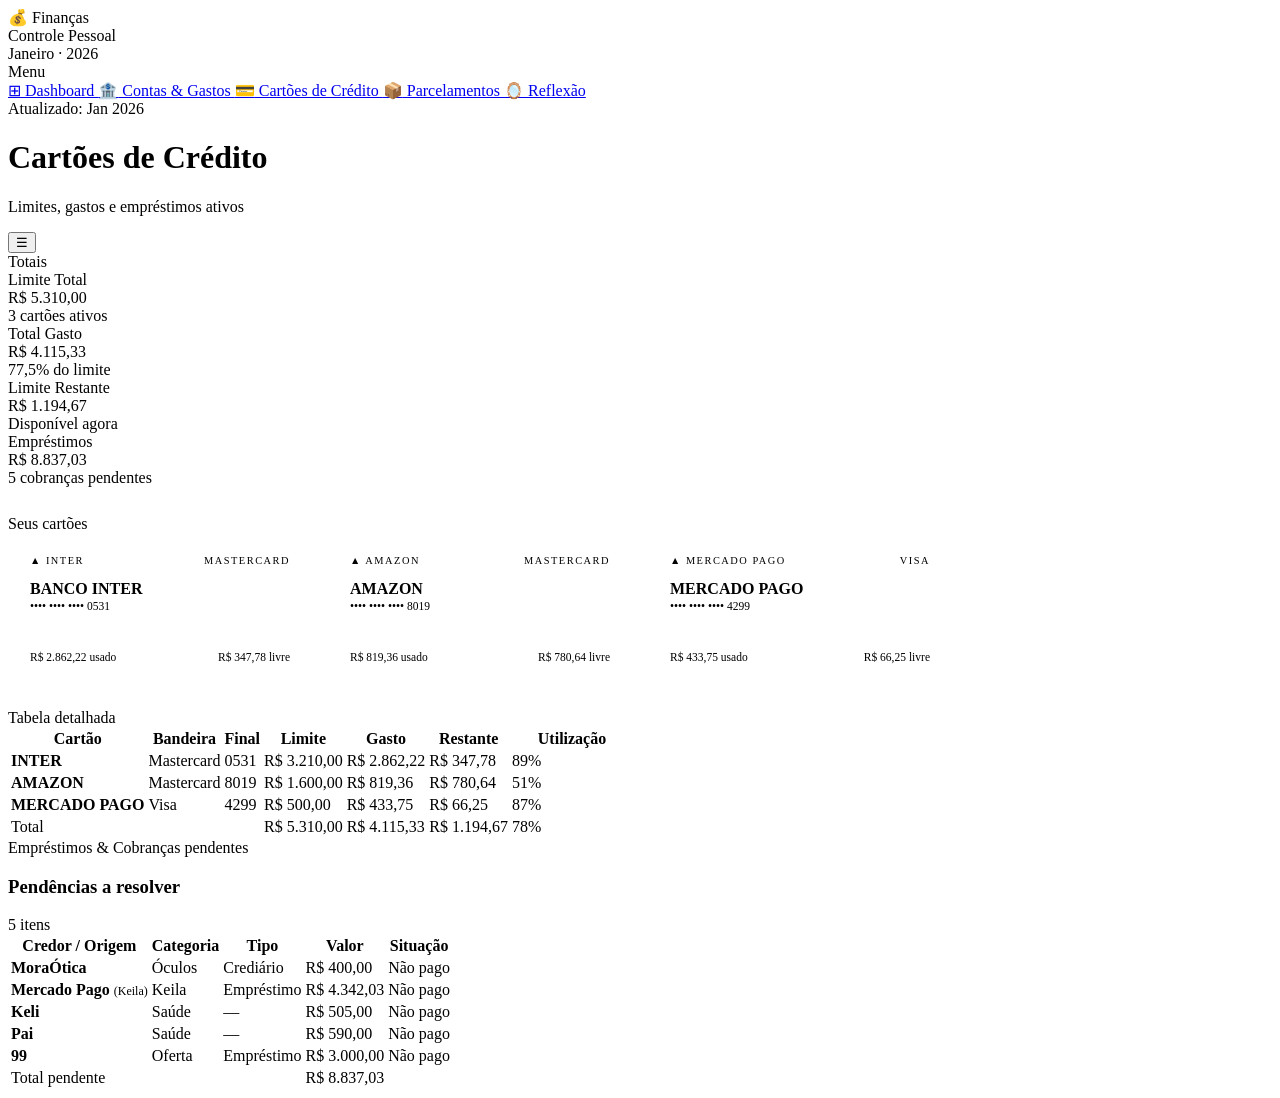
==== cartoes.html @ b80dbc23 "Add files via upload" ====
<!DOCTYPE html>
<html lang="pt-BR">
<head>
  <meta charset="UTF-8">
  <meta name="viewport" content="width=device-width, initial-scale=1.0">
  <title>Cartões de Crédito — Finanças</title>
  <link rel="stylesheet" href="css/style.css">
  <link rel="icon" href="data:image/svg+xml,<svg xmlns='http://www.w3.org/2000/svg' viewBox='0 0 100 100'><text y='.9em' font-size='90'>💰</text></svg>">
  <style>
    .card-grid-credit {
      display: grid;
      grid-template-columns: repeat(auto-fill, minmax(260px, 1fr));
      gap: 16px;
      margin-bottom: 28px;
    }
    .credit-card {
      background: var(--surface);
      border: 1px solid var(--border);
      border-radius: 14px;
      padding: 22px 22px 18px;
      transition: border-color .2s, transform .2s;
      position: relative;
      overflow: hidden;
    }
    .credit-card::before {
      content: '';
      position: absolute;
      top: -40px; right: -40px;
      width: 120px; height: 120px;
      border-radius: 50%;
      opacity: .06;
    }
    .credit-card.inter::before    { background: var(--orange); }
    .credit-card.amazon::before   { background: var(--blue); }
    .credit-card.mercpago::before { background: var(--green); }
    .credit-card:hover { border-color: var(--border-2); transform: translateY(-2px); }
    .credit-card .cc-flag {
      font-size: .65rem;
      font-family: var(--mono);
      text-transform: uppercase;
      letter-spacing: 1.5px;
      margin-bottom: 14px;
      display: flex;
      justify-content: space-between;
      align-items: center;
    }
    .credit-card .cc-name {
      font-size: 1rem;
      font-weight: 700;
      margin-bottom: 2px;
    }
    .credit-card .cc-num {
      font-size: .72rem;
      font-family: var(--mono);
      color: var(--text-dim);
      margin-bottom: 18px;
    }
    .credit-card .cc-bar { margin-bottom: 14px; }
    .credit-card .cc-bar .progress-bar { height: 7px; }
    .credit-card .cc-amounts {
      display: flex;
      justify-content: space-between;
      font-family: var(--mono);
      font-size: .72rem;
    }
    .credit-card .cc-amounts .spent { color: var(--red); }
    .credit-card .cc-amounts .limit { color: var(--text-dim); }
    .credit-card .cc-amounts .free  { color: var(--green); }
  </style>
</head>
<body>

<div class="overlay"></div>

<aside class="sidebar">
  <div class="sidebar-logo">
    <div class="logo-mark">💰 <span>Finanças</span></div>
    <div class="logo-sub">Controle Pessoal</div>
  </div>
  <div class="sidebar-month">Janeiro · 2026</div>
  <nav>
    <div class="nav-label">Menu</div>
    <a href="index.html" class="nav-item">
      <span class="icon">⊞</span> Dashboard
    </a>
    <a href="contas-gastos.html" class="nav-item">
      <span class="icon">🏦</span> Contas & Gastos
    </a>
    <a href="cartoes.html" class="nav-item active">
      <span class="icon">💳</span> Cartões de Crédito
    </a>
    <a href="parcelamentos.html" class="nav-item">
      <span class="icon">📦</span> Parcelamentos
    </a>
    <a href="reflexao.html" class="nav-item">
      <span class="icon">🪞</span> Reflexão
    </a>
  </nav>
  <div class="sidebar-footer">Atualizado: Jan 2026</div>
</aside>

<main class="main">
  <header class="topbar">
    <div class="topbar-left">
      <h1>Cartões de Crédito</h1>
      <p>Limites, gastos e empréstimos ativos</p>
    </div>
    <button class="menu-btn" aria-label="Menu">☰</button>
  </header>

  <div class="content">

    <!-- Summary cards -->
    <div class="section-title">Totais</div>
    <div class="cards-grid" style="margin-bottom:28px">
      <div class="card">
        <div class="card-label">Limite Total</div>
        <div class="card-value blue">R$ 5.310,00</div>
        <div class="card-sub">3 cartões ativos</div>
      </div>
      <div class="card">
        <div class="card-label">Total Gasto</div>
        <div class="card-value red">R$ 4.115,33</div>
        <div class="card-sub">77,5% do limite</div>
      </div>
      <div class="card">
        <div class="card-label">Limite Restante</div>
        <div class="card-value green">R$ 1.194,67</div>
        <div class="card-sub">Disponível agora</div>
      </div>
      <div class="card">
        <div class="card-label">Empréstimos</div>
        <div class="card-value orange">R$ 8.837,03</div>
        <div class="card-sub">5 cobranças pendentes</div>
      </div>
    </div>

    <!-- Credit card visual blocks -->
    <div class="section-title">Seus cartões</div>
    <div class="card-grid-credit">

      <div class="credit-card inter">
        <div class="cc-flag">
          <span style="color:var(--orange)">▲ Inter</span>
          <span class="pill orange">Mastercard</span>
        </div>
        <div class="cc-name">BANCO INTER</div>
        <div class="cc-num">•••• •••• •••• 0531</div>
        <div class="cc-bar">
          <div class="progress-bar">
            <div class="progress-fill red" style="width:89.2%"></div>
          </div>
        </div>
        <div class="cc-amounts">
          <span class="spent">R$ 2.862,22 usado</span>
          <span class="free">R$ 347,78 livre</span>
        </div>
      </div>

      <div class="credit-card amazon">
        <div class="cc-flag">
          <span style="color:var(--blue)">▲ Amazon</span>
          <span class="pill blue">Mastercard</span>
        </div>
        <div class="cc-name">AMAZON</div>
        <div class="cc-num">•••• •••• •••• 8019</div>
        <div class="cc-bar">
          <div class="progress-bar">
            <div class="progress-fill orange" style="width:51.2%"></div>
          </div>
        </div>
        <div class="cc-amounts">
          <span class="spent">R$ 819,36 usado</span>
          <span class="free">R$ 780,64 livre</span>
        </div>
      </div>

      <div class="credit-card mercpago">
        <div class="cc-flag">
          <span style="color:var(--green)">▲ Mercado Pago</span>
          <span class="pill green">Visa</span>
        </div>
        <div class="cc-name">MERCADO PAGO</div>
        <div class="cc-num">•••• •••• •••• 4299</div>
        <div class="cc-bar">
          <div class="progress-bar">
            <div class="progress-fill red" style="width:86.8%"></div>
          </div>
        </div>
        <div class="cc-amounts">
          <span class="spent">R$ 433,75 usado</span>
          <span class="free">R$ 66,25 livre</span>
        </div>
      </div>

    </div>

    <!-- Full table -->
    <div class="section-title">Tabela detalhada</div>
    <div class="table-wrap">
      <table>
        <thead>
          <tr>
            <th>Cartão</th>
            <th>Bandeira</th>
            <th>Final</th>
            <th class="text-right">Limite</th>
            <th class="text-right">Gasto</th>
            <th class="text-right">Restante</th>
            <th>Utilização</th>
          </tr>
        </thead>
        <tbody>
          <tr>
            <td><strong>INTER</strong></td>
            <td><span class="pill orange">Mastercard</span></td>
            <td class="mono">0531</td>
            <td class="text-right mono">R$ 3.210,00</td>
            <td class="text-right mono red">R$ 2.862,22</td>
            <td class="text-right mono green">R$ 347,78</td>
            <td style="min-width:120px">
              <div class="progress-wrap">
                <div class="progress-bar"><div class="progress-fill red" style="width:89.2%"></div></div>
                <span class="progress-label">89%</span>
              </div>
            </td>
          </tr>
          <tr>
            <td><strong>AMAZON</strong></td>
            <td><span class="pill blue">Mastercard</span></td>
            <td class="mono">8019</td>
            <td class="text-right mono">R$ 1.600,00</td>
            <td class="text-right mono orange">R$ 819,36</td>
            <td class="text-right mono green">R$ 780,64</td>
            <td style="min-width:120px">
              <div class="progress-wrap">
                <div class="progress-bar"><div class="progress-fill orange" style="width:51.2%"></div></div>
                <span class="progress-label">51%</span>
              </div>
            </td>
          </tr>
          <tr>
            <td><strong>MERCADO PAGO</strong></td>
            <td><span class="pill purple">Visa</span></td>
            <td class="mono">4299</td>
            <td class="text-right mono">R$ 500,00</td>
            <td class="text-right mono red">R$ 433,75</td>
            <td class="text-right mono green">R$ 66,25</td>
            <td style="min-width:120px">
              <div class="progress-wrap">
                <div class="progress-bar"><div class="progress-fill red" style="width:86.8%"></div></div>
                <span class="progress-label">87%</span>
              </div>
            </td>
          </tr>
        </tbody>
        <tfoot>
          <tr class="tfoot-row">
            <td colspan="3">Total</td>
            <td class="text-right">R$ 5.310,00</td>
            <td class="text-right red">R$ 4.115,33</td>
            <td class="text-right green">R$ 1.194,67</td>
            <td>
              <div class="progress-wrap">
                <div class="progress-bar"><div class="progress-fill red" style="width:77.5%"></div></div>
                <span class="progress-label">78%</span>
              </div>
            </td>
          </tr>
        </tfoot>
      </table>
    </div>

    <!-- Empréstimos -->
    <div class="section-title">Empréstimos & Cobranças pendentes</div>
    <div class="table-wrap">
      <div class="table-head">
        <h3>Pendências a resolver</h3>
        <span class="badge badge-red">5 itens</span>
      </div>
      <table>
        <thead>
          <tr>
            <th>Credor / Origem</th>
            <th>Categoria</th>
            <th>Tipo</th>
            <th class="text-right">Valor</th>
            <th class="text-center">Situação</th>
          </tr>
        </thead>
        <tbody>
          <tr>
            <td><strong>MoraÓtica</strong></td>
            <td>Óculos</td>
            <td><span class="pill blue">Crediário</span></td>
            <td class="text-right mono orange">R$ 400,00</td>
            <td class="text-center"><span class="pill red">Não pago</span></td>
          </tr>
          <tr>
            <td><strong>Mercado Pago</strong> <span style="font-size:.75rem;color:var(--text-dim)">(Keila)</span></td>
            <td>Keila</td>
            <td><span class="pill orange">Empréstimo</span></td>
            <td class="text-right mono red">R$ 4.342,03</td>
            <td class="text-center"><span class="pill red">Não pago</span></td>
          </tr>
          <tr>
            <td><strong>Keli</strong></td>
            <td>Saúde</td>
            <td><span class="pill purple">—</span></td>
            <td class="text-right mono orange">R$ 505,00</td>
            <td class="text-center"><span class="pill red">Não pago</span></td>
          </tr>
          <tr>
            <td><strong>Pai</strong></td>
            <td>Saúde</td>
            <td><span class="pill purple">—</span></td>
            <td class="text-right mono orange">R$ 590,00</td>
            <td class="text-center"><span class="pill red">Não pago</span></td>
          </tr>
          <tr>
            <td><strong>99</strong></td>
            <td>Oferta</td>
            <td><span class="pill orange">Empréstimo</span></td>
            <td class="text-right mono red">R$ 3.000,00</td>
            <td class="text-center"><span class="pill red">Não pago</span></td>
          </tr>
        </tbody>
        <tfoot>
          <tr class="tfoot-row">
            <td colspan="3">Total pendente</td>
            <td class="text-right red">R$ 8.837,03</td>
            <td></td>
          </tr>
        </tfoot>
      </table>
    </div>

  </div>
</main>

<script src="js/main.js"></script>
</body>
</html>
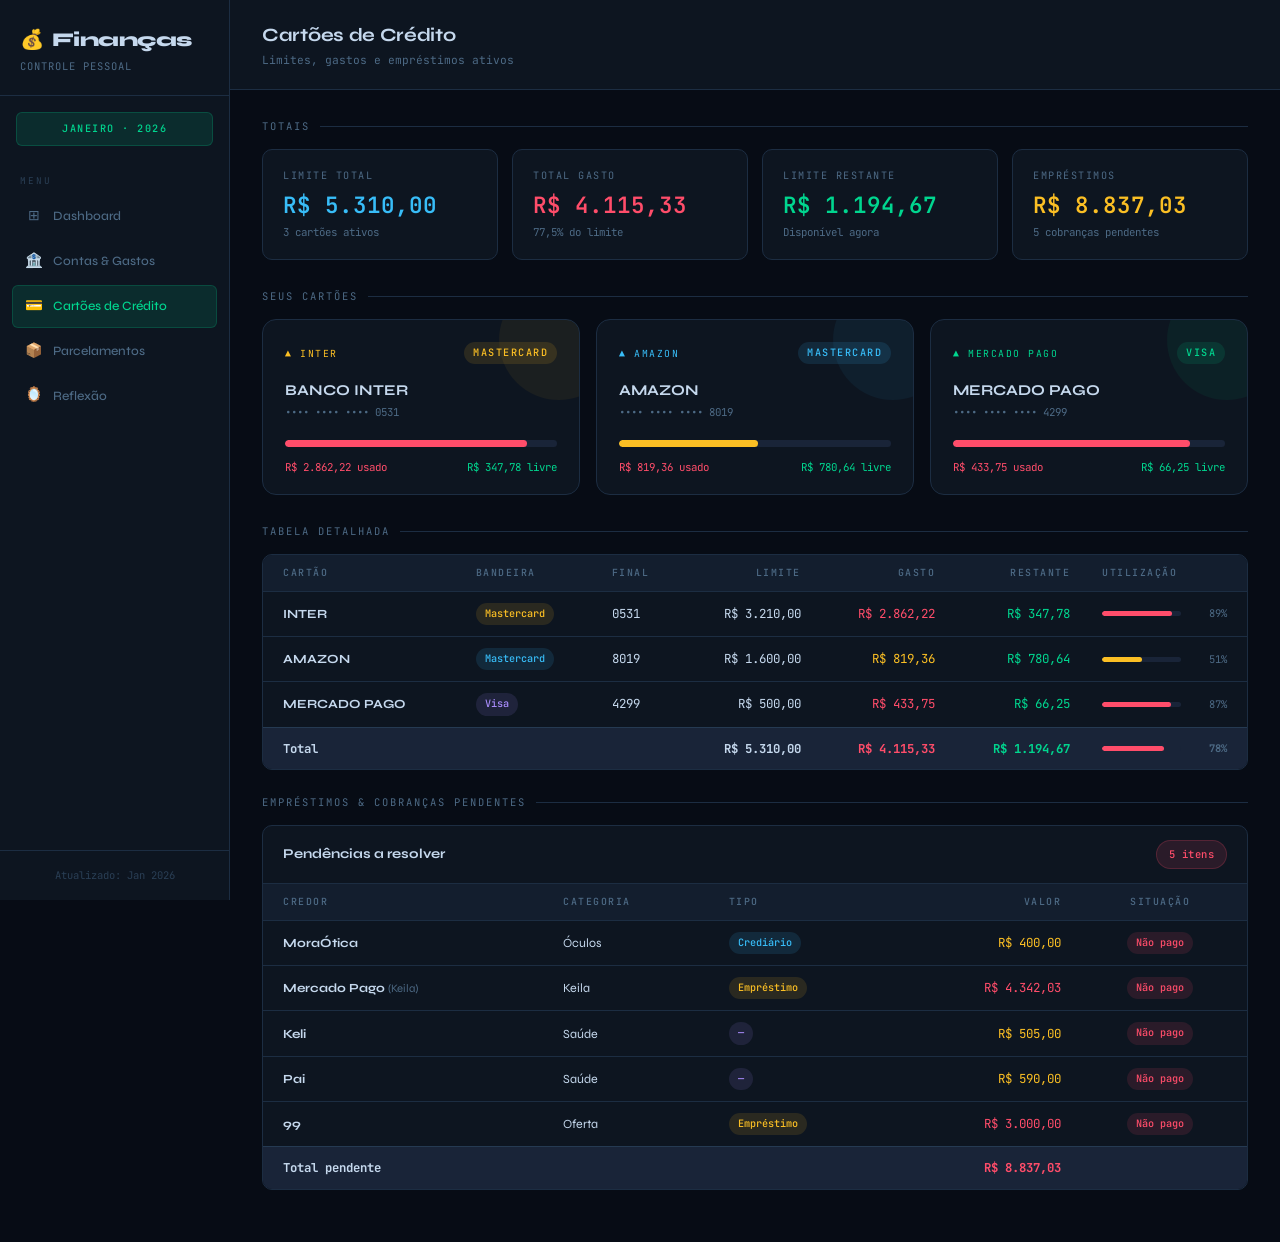
==== commit 2976d61b: "Add files via upload" ====
--- a/cartoes.html
+++ b/cartoes.html
@@ -1,78 +1,85 @@
 <!DOCTYPE html>
 <html lang="pt-BR">
 <head>
-  <meta charset="UTF-8">
-  <meta name="viewport" content="width=device-width, initial-scale=1.0">
-  <title>Cartões de Crédito — Finanças</title>
-  <link rel="stylesheet" href="css/style.css">
-  <link rel="icon" href="data:image/svg+xml,<svg xmlns='http://www.w3.org/2000/svg' viewBox='0 0 100 100'><text y='.9em' font-size='90'>💰</text></svg>">
-  <style>
-    .card-grid-credit {
-      display: grid;
-      grid-template-columns: repeat(auto-fill, minmax(260px, 1fr));
-      gap: 16px;
-      margin-bottom: 28px;
-    }
-    .credit-card {
-      background: var(--surface);
-      border: 1px solid var(--border);
-      border-radius: 14px;
-      padding: 22px 22px 18px;
-      transition: border-color .2s, transform .2s;
-      position: relative;
-      overflow: hidden;
-    }
-    .credit-card::before {
-      content: '';
-      position: absolute;
-      top: -40px; right: -40px;
-      width: 120px; height: 120px;
-      border-radius: 50%;
-      opacity: .06;
-    }
-    .credit-card.inter::before    { background: var(--orange); }
-    .credit-card.amazon::before   { background: var(--blue); }
-    .credit-card.mercpago::before { background: var(--green); }
-    .credit-card:hover { border-color: var(--border-2); transform: translateY(-2px); }
-    .credit-card .cc-flag {
-      font-size: .65rem;
-      font-family: var(--mono);
-      text-transform: uppercase;
-      letter-spacing: 1.5px;
-      margin-bottom: 14px;
-      display: flex;
-      justify-content: space-between;
-      align-items: center;
-    }
-    .credit-card .cc-name {
-      font-size: 1rem;
-      font-weight: 700;
-      margin-bottom: 2px;
-    }
-    .credit-card .cc-num {
-      font-size: .72rem;
-      font-family: var(--mono);
-      color: var(--text-dim);
-      margin-bottom: 18px;
-    }
-    .credit-card .cc-bar { margin-bottom: 14px; }
-    .credit-card .cc-bar .progress-bar { height: 7px; }
-    .credit-card .cc-amounts {
-      display: flex;
-      justify-content: space-between;
-      font-family: var(--mono);
-      font-size: .72rem;
-    }
-    .credit-card .cc-amounts .spent { color: var(--red); }
-    .credit-card .cc-amounts .limit { color: var(--text-dim); }
-    .credit-card .cc-amounts .free  { color: var(--green); }
-  </style>
+<meta charset="UTF-8">
+<meta name="viewport" content="width=device-width,initial-scale=1.0">
+<title>Cartões de Crédito — Finanças</title>
+<link rel="icon" href="data:image/svg+xml,<svg xmlns='http://www.w3.org/2000/svg' viewBox='0 0 100 100'><text y='.9em' font-size='90'>💰</text></svg>">
+<link rel="preconnect" href="https://fonts.googleapis.com">
+<link href="https://fonts.googleapis.com/css2?family=Syne:wght@400;500;600;700;800&family=JetBrains+Mono:wght@300;400;500;600&display=swap" rel="stylesheet">
+<style>
+:root{--bg:#070c15;--surface:#0d1520;--surface-2:#131e2e;--surface-3:#192438;--border:#1c2d42;--border-2:#253a52;--text:#c5d8ed;--text-dim:#4d6a85;--text-muted:#2a3f55;--green:#00d68f;--green-dim:rgba(0,214,143,.12);--red:#ff4d6a;--red-dim:rgba(255,77,106,.12);--blue:#38bdf8;--blue-dim:rgba(56,189,248,.12);--orange:#fbbf24;--orange-dim:rgba(251,191,36,.12);--purple:#a78bfa;--purple-dim:rgba(167,139,250,.12);--nav-w:230px;--radius:10px;--radius-sm:6px;--sans:'Syne',sans-serif;--mono:'JetBrains Mono',monospace}
+*,*::before,*::after{box-sizing:border-box;margin:0;padding:0}
+html{font-size:15px}body{background:var(--bg);color:var(--text);font-family:var(--sans);min-height:100vh;display:flex;line-height:1.6}
+a{color:inherit;text-decoration:none}ul,ol{list-style:none}
+.sidebar{width:var(--nav-w);min-height:100vh;background:var(--surface);border-right:1px solid var(--border);display:flex;flex-direction:column;position:fixed;top:0;left:0;bottom:0;z-index:100;transition:transform .3s ease}
+.sidebar-logo{padding:24px 20px 20px;border-bottom:1px solid var(--border)}
+.logo-mark{font-size:1.3rem;font-weight:800;color:var(--green);letter-spacing:-.5px;display:flex;align-items:center;gap:8px}.logo-mark span{color:var(--text)}
+.logo-sub{font-size:.7rem;font-family:var(--mono);color:var(--text-dim);margin-top:3px;letter-spacing:1px;text-transform:uppercase}
+.sidebar-month{margin:16px 16px 8px;padding:8px 12px;background:var(--green-dim);border:1px solid rgba(0,214,143,.2);border-radius:var(--radius-sm);font-family:var(--mono);font-size:.68rem;font-weight:500;color:var(--green);text-transform:uppercase;letter-spacing:1.5px;text-align:center}
+.sidebar nav{padding:8px 12px;flex:1}
+.nav-label{font-size:.62rem;font-family:var(--mono);color:var(--text-muted);letter-spacing:2px;text-transform:uppercase;padding:12px 8px 6px}
+.nav-item{display:flex;align-items:center;gap:10px;padding:9px 12px;border-radius:var(--radius-sm);color:var(--text-dim);font-size:.85rem;font-weight:500;transition:all .18s;margin-bottom:2px;border:1px solid transparent}
+.nav-item:hover{background:var(--surface-2);color:var(--text)}.nav-item.active{background:var(--green-dim);color:var(--green);border-color:rgba(0,214,143,.18)}
+.nav-item .icon{width:18px;text-align:center;font-size:.95rem;flex-shrink:0}
+.sidebar-footer{padding:16px;border-top:1px solid var(--border);font-size:.7rem;font-family:var(--mono);color:var(--text-muted);text-align:center}
+.main{margin-left:var(--nav-w);flex:1;min-height:100vh;display:flex;flex-direction:column}
+.topbar{padding:20px 32px;border-bottom:1px solid var(--border);display:flex;align-items:center;justify-content:space-between;background:var(--surface);position:sticky;top:0;z-index:50}
+.topbar-left h1{font-size:1.25rem;font-weight:700;color:var(--text);letter-spacing:-.3px}
+.topbar-left p{font-size:.75rem;font-family:var(--mono);color:var(--text-dim);margin-top:1px}
+.badge{padding:5px 12px;border-radius:20px;font-size:.7rem;font-family:var(--mono);font-weight:500;letter-spacing:.5px}
+.badge-red{background:var(--red-dim);color:var(--red);border:1px solid rgba(255,77,106,.2)}
+.badge-blue{background:var(--blue-dim);color:var(--blue);border:1px solid rgba(56,189,248,.2)}
+.badge-orange{background:var(--orange-dim);color:var(--orange);border:1px solid rgba(251,191,36,.2)}
+.badge-green{background:var(--green-dim);color:var(--green);border:1px solid rgba(0,214,143,.2)}
+.content{padding:28px 32px;flex:1}
+.section-title{font-size:.7rem;font-family:var(--mono);color:var(--text-dim);text-transform:uppercase;letter-spacing:2px;margin-bottom:14px;display:flex;align-items:center;gap:10px}
+.section-title::after{content:'';flex:1;height:1px;background:var(--border)}
+.cards-grid{display:grid;grid-template-columns:repeat(auto-fill,minmax(200px,1fr));gap:14px;margin-bottom:28px}
+.card{background:var(--surface);border:1px solid var(--border);border-radius:var(--radius);padding:18px 20px;transition:border-color .2s}
+.card:hover{border-color:var(--border-2)}
+.card-label{font-size:.68rem;font-family:var(--mono);color:var(--text-dim);text-transform:uppercase;letter-spacing:1.5px;margin-bottom:8px}
+.card-value{font-size:1.5rem;font-family:var(--mono);font-weight:600;line-height:1.2}
+.cv-green{color:var(--green)}.cv-red{color:var(--red)}.cv-blue{color:var(--blue)}.cv-orange{color:var(--orange)}
+.card-sub{font-size:.72rem;color:var(--text-dim);margin-top:5px;font-family:var(--mono)}
+.table-wrap{background:var(--surface);border:1px solid var(--border);border-radius:var(--radius);overflow:hidden;margin-bottom:24px}
+.table-head{padding:14px 20px;border-bottom:1px solid var(--border);display:flex;align-items:center;justify-content:space-between}
+.table-head h3{font-size:.9rem;font-weight:700;color:var(--text)}
+table{width:100%;border-collapse:collapse}
+thead th{padding:10px 16px;text-align:left;font-size:.66rem;font-family:var(--mono);font-weight:500;color:var(--text-dim);text-transform:uppercase;letter-spacing:1.5px;background:var(--surface-2);border-bottom:1px solid var(--border)}
+thead th:first-child{padding-left:20px}thead th:last-child{padding-right:20px}
+tbody tr{border-bottom:1px solid var(--border);transition:background .15s}
+tbody tr:last-child{border-bottom:none}tbody tr:hover{background:var(--surface-2)}
+tbody td{padding:11px 16px;font-size:.83rem;vertical-align:middle}
+tbody td:first-child{padding-left:20px}tbody td:last-child{padding-right:20px}
+.mono{font-family:var(--mono)}.tr{text-align:right}.tc{text-align:center}
+tfoot td{padding:11px 16px;font-weight:700;font-family:var(--mono);font-size:.82rem;background:var(--surface-3);border-top:1px solid var(--border-2)}
+tfoot td:first-child{padding-left:20px}tfoot td:last-child{padding-right:20px}
+.pw{display:flex;align-items:center;gap:10px}.pb{flex:1;height:5px;background:var(--surface-3);border-radius:99px;overflow:hidden}
+.pf{height:100%;border-radius:99px;transition:width .6s ease}.pf.g{background:var(--green)}.pf.r{background:var(--red)}.pf.o{background:var(--orange)}
+.pl{font-family:var(--mono);font-size:.7rem;color:var(--text-dim);min-width:36px;text-align:right}
+.pill{display:inline-block;padding:3px 9px;border-radius:99px;font-size:.68rem;font-family:var(--mono);font-weight:500}
+.pill.g{background:var(--green-dim);color:var(--green)}.pill.r{background:var(--red-dim);color:var(--red)}
+.pill.b{background:var(--blue-dim);color:var(--blue)}.pill.o{background:var(--orange-dim);color:var(--orange)}.pill.p{background:var(--purple-dim);color:var(--purple)}
+.cc-grid{display:grid;grid-template-columns:repeat(auto-fill,minmax(260px,1fr));gap:16px;margin-bottom:28px}
+.cc{background:var(--surface);border:1px solid var(--border);border-radius:14px;padding:22px 22px 18px;transition:border-color .2s,transform .2s;position:relative;overflow:hidden}
+.cc::before{content:'';position:absolute;top:-40px;right:-40px;width:120px;height:120px;border-radius:50%;opacity:.06}
+.cc.inter::before{background:var(--orange)}.cc.amz::before{background:var(--blue)}.cc.mp::before{background:var(--green)}
+.cc:hover{border-color:var(--border-2);transform:translateY(-2px)}
+.cc-flag{font-size:.65rem;font-family:var(--mono);text-transform:uppercase;letter-spacing:1.5px;margin-bottom:14px;display:flex;justify-content:space-between;align-items:center}
+.cc-name{font-size:1rem;font-weight:700;margin-bottom:2px}
+.cc-num{font-size:.72rem;font-family:var(--mono);color:var(--text-dim);margin-bottom:18px}
+.cc-bar{margin-bottom:12px}.cc-bar .pb{height:7px}
+.cc-amounts{display:flex;justify-content:space-between;font-family:var(--mono);font-size:.72rem}
+.cc-spent{color:var(--red)}.cc-free{color:var(--green)}
+.menu-btn{display:none;background:var(--surface-2);border:1px solid var(--border);color:var(--text);width:36px;height:36px;border-radius:var(--radius-sm);cursor:pointer;align-items:center;justify-content:center;font-size:1.1rem}
+.overlay{display:none;position:fixed;inset:0;background:rgba(0,0,0,.6);z-index:99}
+@media(max-width:700px){.sidebar{transform:translateX(-100%)}.sidebar.open{transform:translateX(0)}.overlay.open{display:block!important}.main{margin-left:0}.menu-btn{display:flex!important}.topbar{padding:14px 18px}.content{padding:18px}.cards-grid{grid-template-columns:1fr 1fr}}
+</style>
 </head>
 <body>
-
-<div class="overlay"></div>
-
-<aside class="sidebar">
+<div class="overlay" id="ov"></div>
+<aside class="sidebar" id="sb">
   <div class="sidebar-logo">
     <div class="logo-mark">💰 <span>Finanças</span></div>
     <div class="logo-sub">Controle Pessoal</div>
@@ -80,264 +87,93 @@
   <div class="sidebar-month">Janeiro · 2026</div>
   <nav>
     <div class="nav-label">Menu</div>
-    <a href="index.html" class="nav-item">
-      <span class="icon">⊞</span> Dashboard
-    </a>
-    <a href="contas-gastos.html" class="nav-item">
-      <span class="icon">🏦</span> Contas & Gastos
-    </a>
-    <a href="cartoes.html" class="nav-item active">
-      <span class="icon">💳</span> Cartões de Crédito
-    </a>
-    <a href="parcelamentos.html" class="nav-item">
-      <span class="icon">📦</span> Parcelamentos
-    </a>
-    <a href="reflexao.html" class="nav-item">
-      <span class="icon">🪞</span> Reflexão
-    </a>
+    <a href="index.html" class="nav-item"><span class="icon">⊞</span> Dashboard</a>
+    <a href="contas-gastos.html" class="nav-item"><span class="icon">🏦</span> Contas &amp; Gastos</a>
+    <a href="cartoes.html" class="nav-item active"><span class="icon">💳</span> Cartões de Crédito</a>
+    <a href="parcelamentos.html" class="nav-item"><span class="icon">📦</span> Parcelamentos</a>
+    <a href="reflexao.html" class="nav-item"><span class="icon">🪞</span> Reflexão</a>
   </nav>
   <div class="sidebar-footer">Atualizado: Jan 2026</div>
 </aside>
-
 <main class="main">
   <header class="topbar">
     <div class="topbar-left">
       <h1>Cartões de Crédito</h1>
       <p>Limites, gastos e empréstimos ativos</p>
     </div>
-    <button class="menu-btn" aria-label="Menu">☰</button>
+    <button class="menu-btn" id="mb" aria-label="Menu">☰</button>
   </header>
-
   <div class="content">
 
-    <!-- Summary cards -->
     <div class="section-title">Totais</div>
-    <div class="cards-grid" style="margin-bottom:28px">
-      <div class="card">
-        <div class="card-label">Limite Total</div>
-        <div class="card-value blue">R$ 5.310,00</div>
-        <div class="card-sub">3 cartões ativos</div>
+    <div class="cards-grid">
+      <div class="card"><div class="card-label">Limite Total</div><div class="card-value cv-blue">R$ 5.310,00</div><div class="card-sub">3 cartões ativos</div></div>
+      <div class="card"><div class="card-label">Total Gasto</div><div class="card-value cv-red">R$ 4.115,33</div><div class="card-sub">77,5% do limite</div></div>
+      <div class="card"><div class="card-label">Limite Restante</div><div class="card-value cv-green">R$ 1.194,67</div><div class="card-sub">Disponível agora</div></div>
+      <div class="card"><div class="card-label">Empréstimos</div><div class="card-value cv-orange">R$ 8.837,03</div><div class="card-sub">5 cobranças pendentes</div></div>
+    </div>
+
+    <div class="section-title">Seus cartões</div>
+    <div class="cc-grid">
+      <div class="cc inter">
+        <div class="cc-flag"><span style="color:var(--orange)">▲ Inter</span><span class="pill o">Mastercard</span></div>
+        <div class="cc-name">BANCO INTER</div>
+        <div class="cc-num">•••• •••• •••• 0531</div>
+        <div class="cc-bar"><div class="pb"><div class="pf r" data-w="89%"></div></div></div>
+        <div class="cc-amounts"><span class="cc-spent">R$ 2.862,22 usado</span><span class="cc-free">R$ 347,78 livre</span></div>
       </div>
-      <div class="card">
-        <div class="card-label">Total Gasto</div>
-        <div class="card-value red">R$ 4.115,33</div>
-        <div class="card-sub">77,5% do limite</div>
+      <div class="cc amz">
+        <div class="cc-flag"><span style="color:var(--blue)">▲ Amazon</span><span class="pill b">Mastercard</span></div>
+        <div class="cc-name">AMAZON</div>
+        <div class="cc-num">•••• •••• •••• 8019</div>
+        <div class="cc-bar"><div class="pb"><div class="pf o" data-w="51%"></div></div></div>
+        <div class="cc-amounts"><span class="cc-spent">R$ 819,36 usado</span><span class="cc-free">R$ 780,64 livre</span></div>
       </div>
-      <div class="card">
-        <div class="card-label">Limite Restante</div>
-        <div class="card-value green">R$ 1.194,67</div>
-        <div class="card-sub">Disponível agora</div>
-      </div>
-      <div class="card">
-        <div class="card-label">Empréstimos</div>
-        <div class="card-value orange">R$ 8.837,03</div>
-        <div class="card-sub">5 cobranças pendentes</div>
+      <div class="cc mp">
+        <div class="cc-flag"><span style="color:var(--green)">▲ Mercado Pago</span><span class="pill g">Visa</span></div>
+        <div class="cc-name">MERCADO PAGO</div>
+        <div class="cc-num">•••• •••• •••• 4299</div>
+        <div class="cc-bar"><div class="pb"><div class="pf r" data-w="87%"></div></div></div>
+        <div class="cc-amounts"><span class="cc-spent">R$ 433,75 usado</span><span class="cc-free">R$ 66,25 livre</span></div>
       </div>
     </div>
 
-    <!-- Credit card visual blocks -->
-    <div class="section-title">Seus cartões</div>
-    <div class="card-grid-credit">
-
-      <div class="credit-card inter">
-        <div class="cc-flag">
-          <span style="color:var(--orange)">▲ Inter</span>
-          <span class="pill orange">Mastercard</span>
-        </div>
-        <div class="cc-name">BANCO INTER</div>
-        <div class="cc-num">•••• •••• •••• 0531</div>
-        <div class="cc-bar">
-          <div class="progress-bar">
-            <div class="progress-fill red" style="width:89.2%"></div>
-          </div>
-        </div>
-        <div class="cc-amounts">
-          <span class="spent">R$ 2.862,22 usado</span>
-          <span class="free">R$ 347,78 livre</span>
-        </div>
-      </div>
-
-      <div class="credit-card amazon">
-        <div class="cc-flag">
-          <span style="color:var(--blue)">▲ Amazon</span>
-          <span class="pill blue">Mastercard</span>
-        </div>
-        <div class="cc-name">AMAZON</div>
-        <div class="cc-num">•••• •••• •••• 8019</div>
-        <div class="cc-bar">
-          <div class="progress-bar">
-            <div class="progress-fill orange" style="width:51.2%"></div>
-          </div>
-        </div>
-        <div class="cc-amounts">
-          <span class="spent">R$ 819,36 usado</span>
-          <span class="free">R$ 780,64 livre</span>
-        </div>
-      </div>
-
-      <div class="credit-card mercpago">
-        <div class="cc-flag">
-          <span style="color:var(--green)">▲ Mercado Pago</span>
-          <span class="pill green">Visa</span>
-        </div>
-        <div class="cc-name">MERCADO PAGO</div>
-        <div class="cc-num">•••• •••• •••• 4299</div>
-        <div class="cc-bar">
-          <div class="progress-bar">
-            <div class="progress-fill red" style="width:86.8%"></div>
-          </div>
-        </div>
-        <div class="cc-amounts">
-          <span class="spent">R$ 433,75 usado</span>
-          <span class="free">R$ 66,25 livre</span>
-        </div>
-      </div>
-
-    </div>
-
-    <!-- Full table -->
     <div class="section-title">Tabela detalhada</div>
     <div class="table-wrap">
       <table>
-        <thead>
-          <tr>
-            <th>Cartão</th>
-            <th>Bandeira</th>
-            <th>Final</th>
-            <th class="text-right">Limite</th>
-            <th class="text-right">Gasto</th>
-            <th class="text-right">Restante</th>
-            <th>Utilização</th>
-          </tr>
-        </thead>
+        <thead><tr><th>Cartão</th><th>Bandeira</th><th>Final</th><th class="tr">Limite</th><th class="tr">Gasto</th><th class="tr">Restante</th><th>Utilização</th></tr></thead>
         <tbody>
-          <tr>
-            <td><strong>INTER</strong></td>
-            <td><span class="pill orange">Mastercard</span></td>
-            <td class="mono">0531</td>
-            <td class="text-right mono">R$ 3.210,00</td>
-            <td class="text-right mono red">R$ 2.862,22</td>
-            <td class="text-right mono green">R$ 347,78</td>
-            <td style="min-width:120px">
-              <div class="progress-wrap">
-                <div class="progress-bar"><div class="progress-fill red" style="width:89.2%"></div></div>
-                <span class="progress-label">89%</span>
-              </div>
-            </td>
-          </tr>
-          <tr>
-            <td><strong>AMAZON</strong></td>
-            <td><span class="pill blue">Mastercard</span></td>
-            <td class="mono">8019</td>
-            <td class="text-right mono">R$ 1.600,00</td>
-            <td class="text-right mono orange">R$ 819,36</td>
-            <td class="text-right mono green">R$ 780,64</td>
-            <td style="min-width:120px">
-              <div class="progress-wrap">
-                <div class="progress-bar"><div class="progress-fill orange" style="width:51.2%"></div></div>
-                <span class="progress-label">51%</span>
-              </div>
-            </td>
-          </tr>
-          <tr>
-            <td><strong>MERCADO PAGO</strong></td>
-            <td><span class="pill purple">Visa</span></td>
-            <td class="mono">4299</td>
-            <td class="text-right mono">R$ 500,00</td>
-            <td class="text-right mono red">R$ 433,75</td>
-            <td class="text-right mono green">R$ 66,25</td>
-            <td style="min-width:120px">
-              <div class="progress-wrap">
-                <div class="progress-bar"><div class="progress-fill red" style="width:86.8%"></div></div>
-                <span class="progress-label">87%</span>
-              </div>
-            </td>
-          </tr>
+          <tr><td><strong>INTER</strong></td><td><span class="pill o">Mastercard</span></td><td class="mono">0531</td><td class="tr mono">R$ 3.210,00</td><td class="tr mono cv-red">R$ 2.862,22</td><td class="tr mono cv-green">R$ 347,78</td><td style="min-width:130px"><div class="pw"><div class="pb"><div class="pf r" data-w="89%"></div></div><span class="pl">89%</span></div></td></tr>
+          <tr><td><strong>AMAZON</strong></td><td><span class="pill b">Mastercard</span></td><td class="mono">8019</td><td class="tr mono">R$ 1.600,00</td><td class="tr mono cv-orange">R$ 819,36</td><td class="tr mono cv-green">R$ 780,64</td><td style="min-width:130px"><div class="pw"><div class="pb"><div class="pf o" data-w="51%"></div></div><span class="pl">51%</span></div></td></tr>
+          <tr><td><strong>MERCADO PAGO</strong></td><td><span class="pill p">Visa</span></td><td class="mono">4299</td><td class="tr mono">R$ 500,00</td><td class="tr mono cv-red">R$ 433,75</td><td class="tr mono cv-green">R$ 66,25</td><td style="min-width:130px"><div class="pw"><div class="pb"><div class="pf r" data-w="87%"></div></div><span class="pl">87%</span></div></td></tr>
         </tbody>
-        <tfoot>
-          <tr class="tfoot-row">
-            <td colspan="3">Total</td>
-            <td class="text-right">R$ 5.310,00</td>
-            <td class="text-right red">R$ 4.115,33</td>
-            <td class="text-right green">R$ 1.194,67</td>
-            <td>
-              <div class="progress-wrap">
-                <div class="progress-bar"><div class="progress-fill red" style="width:77.5%"></div></div>
-                <span class="progress-label">78%</span>
-              </div>
-            </td>
-          </tr>
-        </tfoot>
+        <tfoot><tr><td colspan="3">Total</td><td class="tr">R$ 5.310,00</td><td class="tr cv-red">R$ 4.115,33</td><td class="tr cv-green">R$ 1.194,67</td><td><div class="pw"><div class="pb"><div class="pf r" data-w="78%"></div></div><span class="pl">78%</span></div></td></tr></tfoot>
       </table>
     </div>
 
-    <!-- Empréstimos -->
-    <div class="section-title">Empréstimos & Cobranças pendentes</div>
+    <div class="section-title">Empréstimos &amp; Cobranças pendentes</div>
     <div class="table-wrap">
-      <div class="table-head">
-        <h3>Pendências a resolver</h3>
-        <span class="badge badge-red">5 itens</span>
-      </div>
+      <div class="table-head"><h3>Pendências a resolver</h3><span class="badge badge-red">5 itens</span></div>
       <table>
-        <thead>
-          <tr>
-            <th>Credor / Origem</th>
-            <th>Categoria</th>
-            <th>Tipo</th>
-            <th class="text-right">Valor</th>
-            <th class="text-center">Situação</th>
-          </tr>
-        </thead>
+        <thead><tr><th>Credor</th><th>Categoria</th><th>Tipo</th><th class="tr">Valor</th><th class="tc">Situação</th></tr></thead>
         <tbody>
-          <tr>
-            <td><strong>MoraÓtica</strong></td>
-            <td>Óculos</td>
-            <td><span class="pill blue">Crediário</span></td>
-            <td class="text-right mono orange">R$ 400,00</td>
-            <td class="text-center"><span class="pill red">Não pago</span></td>
-          </tr>
-          <tr>
-            <td><strong>Mercado Pago</strong> <span style="font-size:.75rem;color:var(--text-dim)">(Keila)</span></td>
-            <td>Keila</td>
-            <td><span class="pill orange">Empréstimo</span></td>
-            <td class="text-right mono red">R$ 4.342,03</td>
-            <td class="text-center"><span class="pill red">Não pago</span></td>
-          </tr>
-          <tr>
-            <td><strong>Keli</strong></td>
-            <td>Saúde</td>
-            <td><span class="pill purple">—</span></td>
-            <td class="text-right mono orange">R$ 505,00</td>
-            <td class="text-center"><span class="pill red">Não pago</span></td>
-          </tr>
-          <tr>
-            <td><strong>Pai</strong></td>
-            <td>Saúde</td>
-            <td><span class="pill purple">—</span></td>
-            <td class="text-right mono orange">R$ 590,00</td>
-            <td class="text-center"><span class="pill red">Não pago</span></td>
-          </tr>
-          <tr>
-            <td><strong>99</strong></td>
-            <td>Oferta</td>
-            <td><span class="pill orange">Empréstimo</span></td>
-            <td class="text-right mono red">R$ 3.000,00</td>
-            <td class="text-center"><span class="pill red">Não pago</span></td>
-          </tr>
+          <tr><td><strong>MoraÓtica</strong></td><td>Óculos</td><td><span class="pill b">Crediário</span></td><td class="tr mono cv-orange">R$ 400,00</td><td class="tc"><span class="pill r">Não pago</span></td></tr>
+          <tr><td><strong>Mercado Pago</strong> <span style="font-size:.75rem;color:var(--text-dim)">(Keila)</span></td><td>Keila</td><td><span class="pill o">Empréstimo</span></td><td class="tr mono cv-red">R$ 4.342,03</td><td class="tc"><span class="pill r">Não pago</span></td></tr>
+          <tr><td><strong>Keli</strong></td><td>Saúde</td><td><span class="pill p">—</span></td><td class="tr mono cv-orange">R$ 505,00</td><td class="tc"><span class="pill r">Não pago</span></td></tr>
+          <tr><td><strong>Pai</strong></td><td>Saúde</td><td><span class="pill p">—</span></td><td class="tr mono cv-orange">R$ 590,00</td><td class="tc"><span class="pill r">Não pago</span></td></tr>
+          <tr><td><strong>99</strong></td><td>Oferta</td><td><span class="pill o">Empréstimo</span></td><td class="tr mono cv-red">R$ 3.000,00</td><td class="tc"><span class="pill r">Não pago</span></td></tr>
         </tbody>
-        <tfoot>
-          <tr class="tfoot-row">
-            <td colspan="3">Total pendente</td>
-            <td class="text-right red">R$ 8.837,03</td>
-            <td></td>
-          </tr>
-        </tfoot>
+        <tfoot><tr><td colspan="3">Total pendente</td><td class="tr cv-red">R$ 8.837,03</td><td></td></tr></tfoot>
       </table>
     </div>
 
   </div>
 </main>
-
-<script src="js/main.js"></script>
+<script>
+const sb=document.getElementById('sb'),ov=document.getElementById('ov'),mb=document.getElementById('mb');
+mb.addEventListener('click',()=>{sb.classList.toggle('open');ov.style.display=ov.style.display==='block'?'none':'block'});
+ov.addEventListener('click',()=>{sb.classList.remove('open');ov.style.display='none'});
+window.addEventListener('load',()=>{document.querySelectorAll('.pf[data-w]').forEach(el=>{const w=el.dataset.w;el.style.width='0';setTimeout(()=>el.style.width=w,120)})});
+</script>
 </body>
 </html>
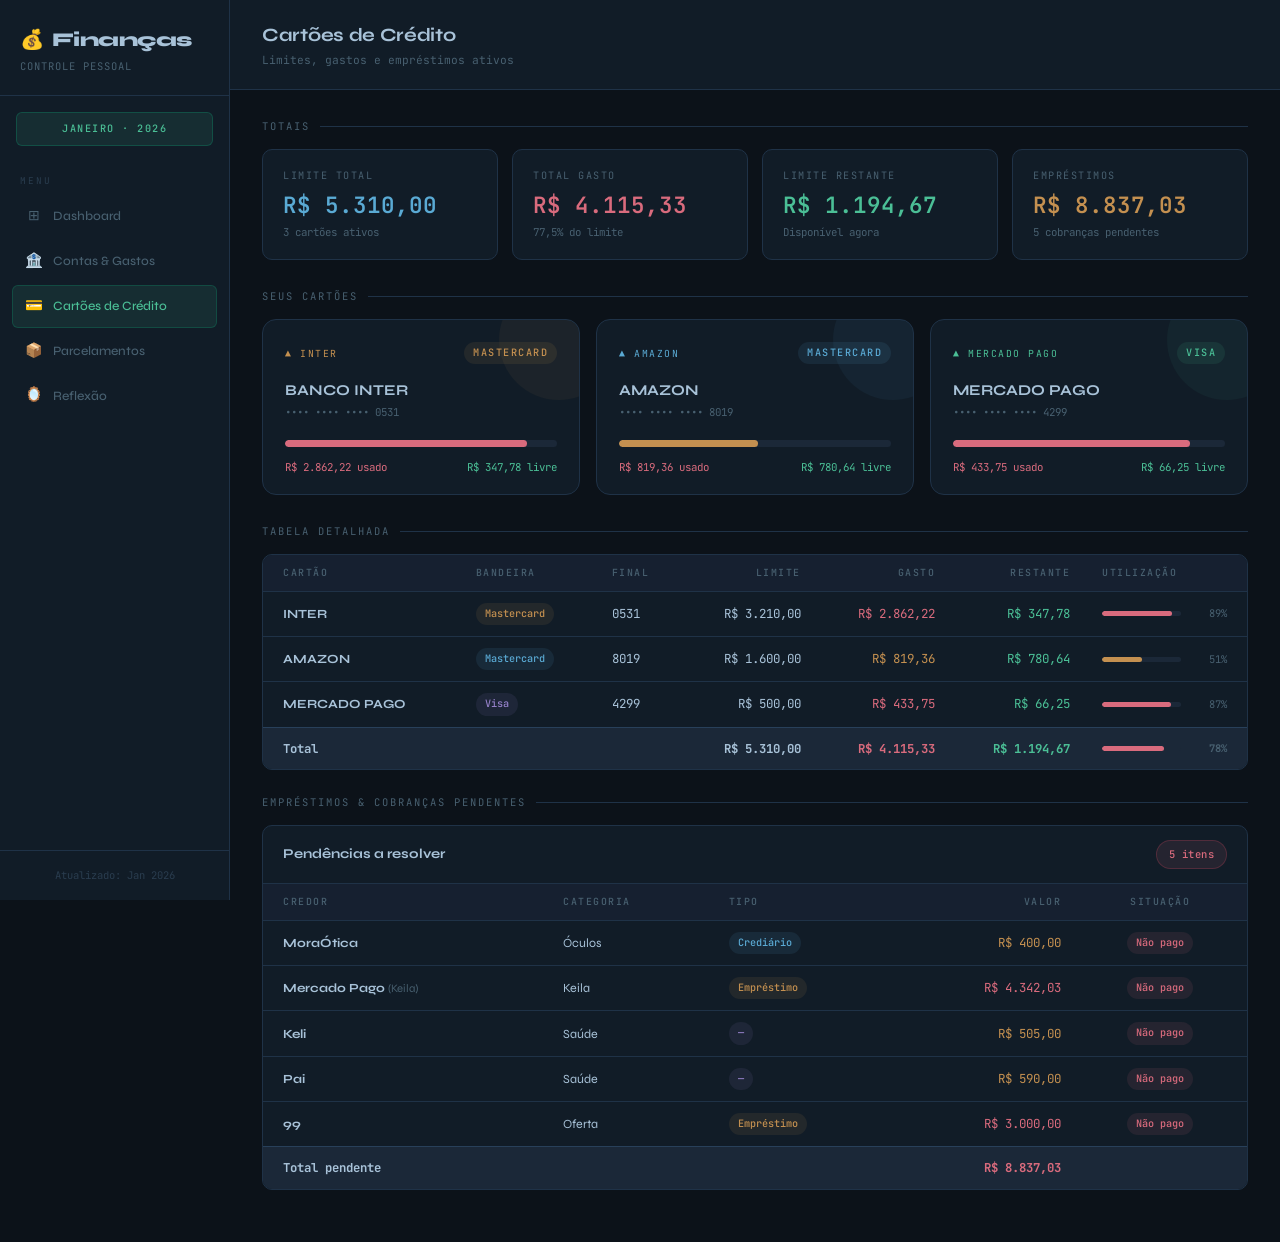
==== commit 757add0a: "Add files via upload" ====
--- a/cartoes.html
+++ b/cartoes.html
@@ -8,7 +8,7 @@
 <link rel="preconnect" href="https://fonts.googleapis.com">
 <link href="https://fonts.googleapis.com/css2?family=Syne:wght@400;500;600;700;800&family=JetBrains+Mono:wght@300;400;500;600&display=swap" rel="stylesheet">
 <style>
-:root{--bg:#070c15;--surface:#0d1520;--surface-2:#131e2e;--surface-3:#192438;--border:#1c2d42;--border-2:#253a52;--text:#c5d8ed;--text-dim:#4d6a85;--text-muted:#2a3f55;--green:#00d68f;--green-dim:rgba(0,214,143,.12);--red:#ff4d6a;--red-dim:rgba(255,77,106,.12);--blue:#38bdf8;--blue-dim:rgba(56,189,248,.12);--orange:#fbbf24;--orange-dim:rgba(251,191,36,.12);--purple:#a78bfa;--purple-dim:rgba(167,139,250,.12);--nav-w:230px;--radius:10px;--radius-sm:6px;--sans:'Syne',sans-serif;--mono:'JetBrains Mono',monospace}
+:root{--bg:#0c1219;--surface:#111c27;--surface-2:#162030;--surface-3:#1b2838;--border:#1f3247;--border-2:#28405a;--text:#a8c2d8;--text-dim:#486070;--text-muted:#2a3d4f;--green:#4bbf96;--green-dim:rgba(75,191,150,.1);--red:#d96b7d;--red-dim:rgba(217,107,125,.1);--blue:#5aaad4;--blue-dim:rgba(90,170,212,.1);--orange:#c49050;--orange-dim:rgba(196,144,80,.1);--purple:#9480c8;--purple-dim:rgba(148,128,200,.1);--nav-w:230px;--radius:10px;--radius-sm:6px;--sans:'Syne',sans-serif;--mono:'JetBrains Mono',monospace}
 *,*::before,*::after{box-sizing:border-box;margin:0;padding:0}
 html{font-size:15px}body{background:var(--bg);color:var(--text);font-family:var(--sans);min-height:100vh;display:flex;line-height:1.6}
 a{color:inherit;text-decoration:none}ul,ol{list-style:none}
